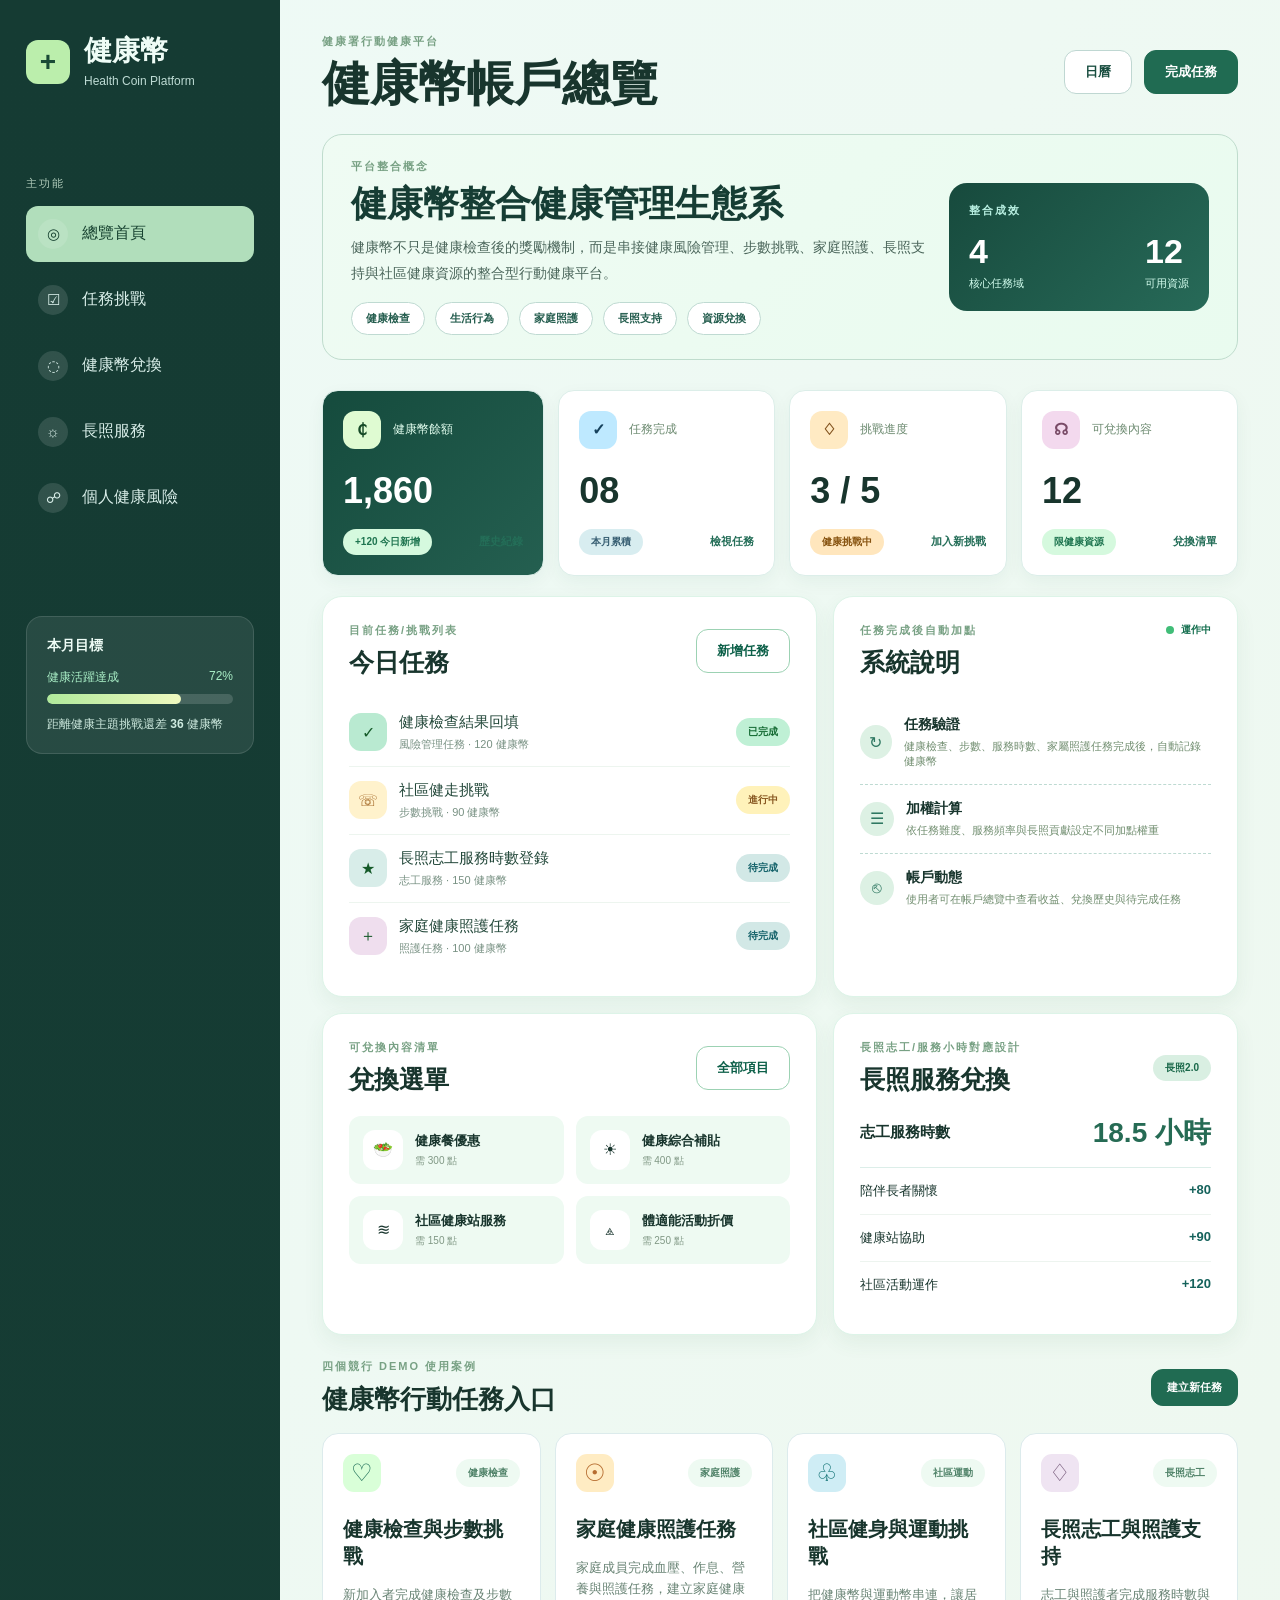
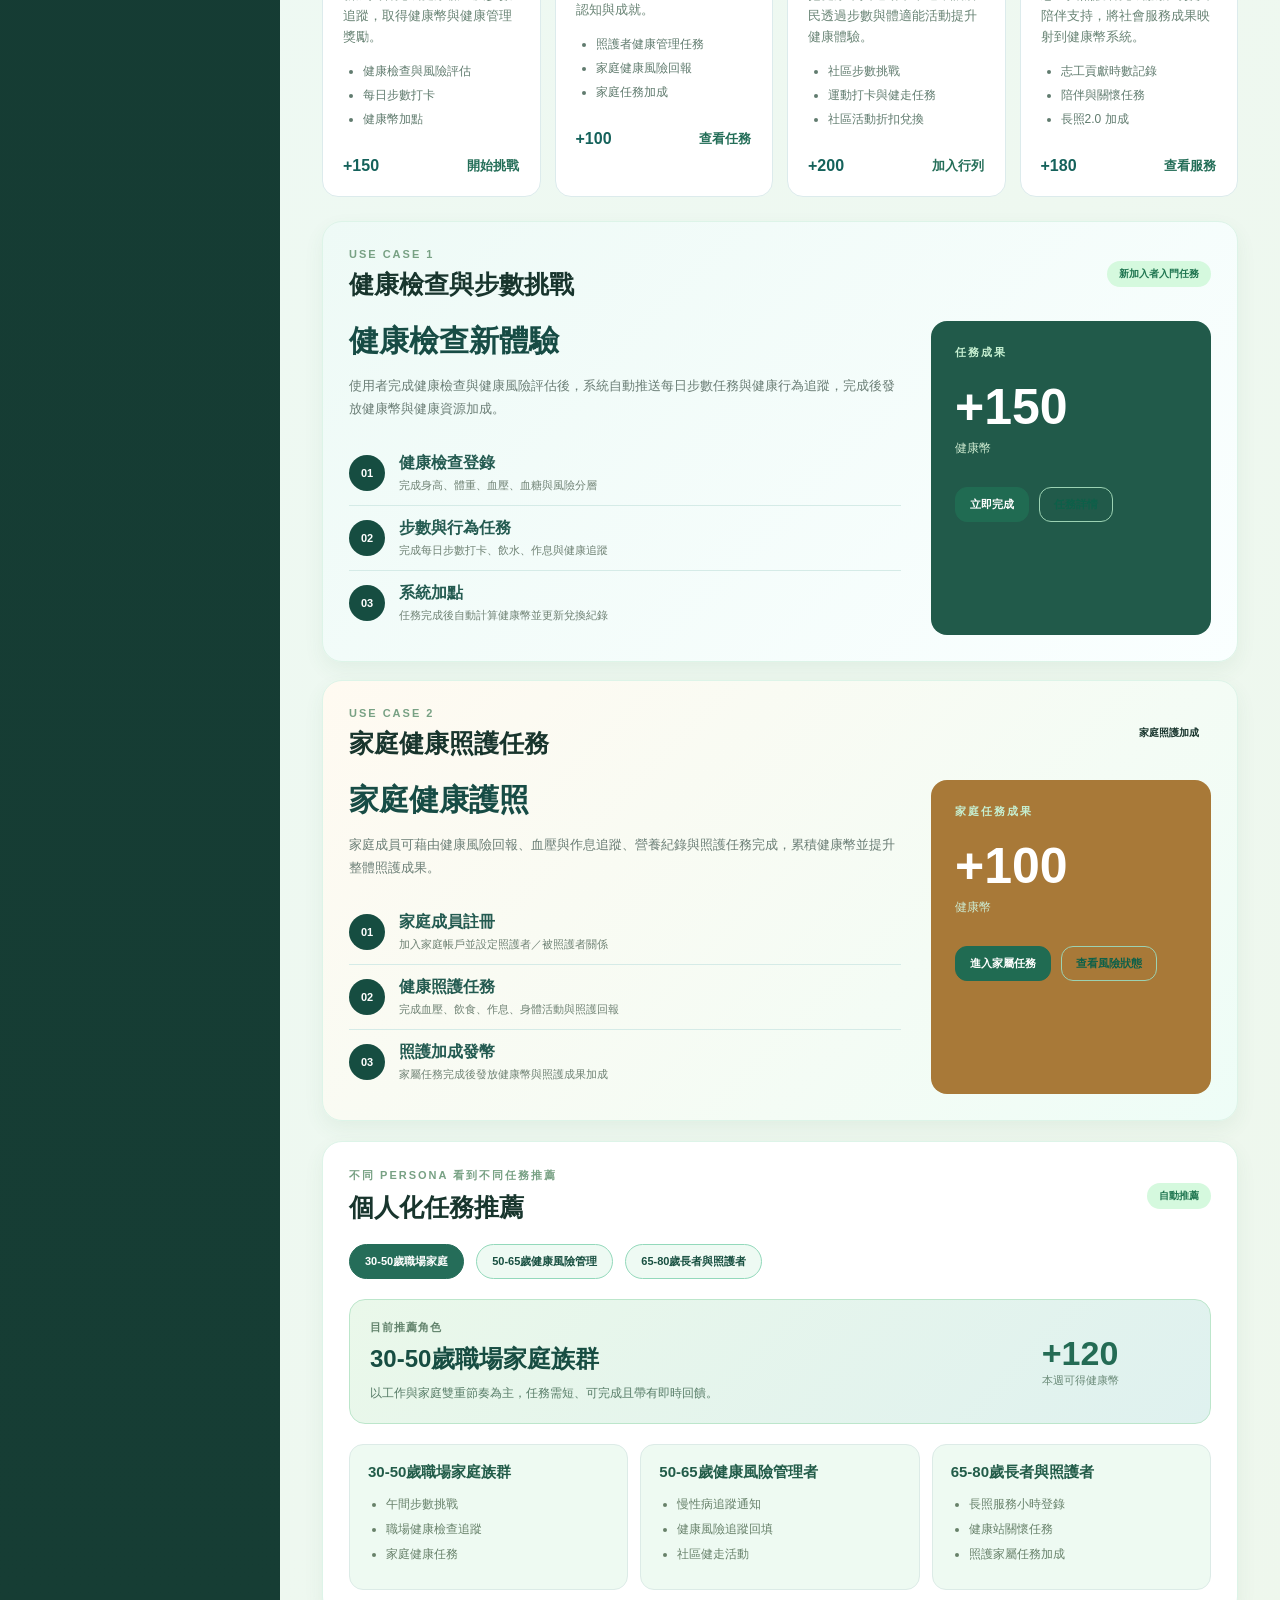
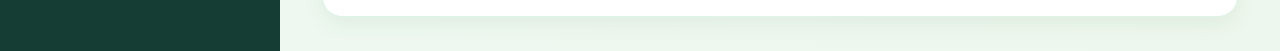
==== index.html @ 17e37102 "chore: bootstrap healthcoin prototype" ====
<!DOCTYPE html>
<html lang="zh-Hant">
<head>
  <meta charset="UTF-8" />
  <meta name="viewport" content="width=device-width, initial-scale=1.0" />
  <title>健康幣 - 健康促進平台</title>
  <link rel="stylesheet" href="styles.css" />
</head>
<body>
  <div class="app-shell">
    <aside class="sidebar">
      <div class="brand">
        <div class="brand-icon">+</div>
        <div>
          <div class="brand-title">健康幣</div>
          <div class="brand-subtitle">Health Coin Platform</div>
        </div>
      </div>

      <nav class="navigation">
        <div class="nav-label">主功能</div>
        <a href="#" class="nav-link active">
          <span class="nav-icon">◎</span>
          <span>總覽首頁</span>
        </a>
        <a href="#" class="nav-link">
          <span class="nav-icon">☑</span>
          <span>任務挑戰</span>
        </a>
        <a href="#" class="nav-link">
          <span class="nav-icon">◌</span>
          <span>健康幣兌換</span>
        </a>
        <a href="#" class="nav-link">
          <span class="nav-icon">☼</span>
          <span>長照服務</span>
        </a>
        <a href="#" class="nav-link">
          <span class="nav-icon">☍</span>
          <span>個人健康風險</span>
        </a>
      </nav>

      <div class="mini-panel">
        <div class="mini-title">本月目標</div>
        <div class="progress-wrap">
          <div class="progress-head">
            <span>健康活躍達成</span>
            <span>72%</span>
          </div>
          <div class="progress-bar">
            <div class="progress-fill" style="width:72%"></div>
          </div>
        </div>
        <div class="mini-description">
          距離健康主題挑戰還差 <b>36</b> 健康幣
        </div>
      </div>
    </aside>

    <main class="main-content">
      <header class="topbar">
        <div>
          <div class="page-kicker">健康署行動健康平台</div>
          <h1>健康幣帳戶總覽</h1>
        </div>
        <div class="topbar-actions">
          <button class="btn btn-light">日曆</button>
          <button class="btn btn-primary">完成任務</button>
        </div>
      </header>

      <section class="platform-intro">
        <div class="intro-copy">
          <div class="section-kicker">平台整合概念</div>
          <h2>健康幣整合健康管理生態系</h2>
          <p class="intro-summary">
            健康幣不只是健康檢查後的獎勵機制，而是串接健康風險管理、步數挑戰、家庭照護、長照支持與社區健康資源的整合型行動健康平台。
          </p>
          <div class="intro-chip-row">
            <span class="chip">健康檢查</span>
            <span class="chip">生活行為</span>
            <span class="chip">家庭照護</span>
            <span class="chip">長照支持</span>
            <span class="chip">資源兌換</span>
          </div>
        </div>
        <div class="intro-analytics">
          <div class="intro-analytics-title">整合成效</div>
          <div class="analytics-grid">
            <div>
              <span class="analytics-number">4</span>
              <span class="analytics-label">核心任務域</span>
            </div>
            <div>
              <span class="analytics-number">12</span>
              <span class="analytics-label">可用資源</span>
            </div>
          </div>
        </div>
      </section>

      <section class="system-summary">
        <article class="summary-card highlight">
          <div class="card-header">
            <span class="icon-badge icon-green">₵</span>
            <span class="small-label">健康幣餘額</span>
          </div>
          <div class="value">1,860</div>
          <div class="meta-row">
            <span class="tag success">+120 今日新增</span>
            <span class="link-text">歷史紀錄</span>
          </div>
        </article>

        <article class="summary-card">
          <div class="card-header">
            <span class="icon-badge icon-blue">✓</span>
            <span class="small-label">任務完成</span>
          </div>
          <div class="value">08</div>
          <div class="meta-row">
            <span class="tag neutral">本月累積</span>
            <span class="link-text">檢視任務</span>
          </div>
        </article>

        <article class="summary-card">
          <div class="card-header">
            <span class="icon-badge icon-orange">♢</span>
            <span class="small-label">挑戰進度</span>
          </div>
          <div class="value">3 / 5</div>
          <div class="meta-row">
            <span class="tag warning">健康挑戰中</span>
            <span class="link-text">加入新挑戰</span>
          </div>
        </article>

        <article class="summary-card">
          <div class="card-header">
            <span class="icon-badge icon-magenta">☊</span>
            <span class="small-label">可兌換內容</span>
          </div>
          <div class="value">12</div>
          <div class="meta-row">
            <span class="tag success">限健康資源</span>
            <span class="link-text">兌換清單</span>
          </div>
        </article>
      </section>

      <section class="grid-two">
        <article class="panel tasks-panel">
          <div class="panel-header">
            <div>
              <div class="section-kicker">目前任務/挑戰列表</div>
              <h2>今日任務</h2>
            </div>
            <button class="btn btn-outline">新增任務</button>
          </div>
          <div class="task-list">
            <div class="task-row status-close">
              <div class="row-left">
                <span class="task-icon check">✓</span>
                <div>
                  <div class="task-title">健康檢查結果回填</div>
                  <div class="task-meta">風險管理任務 · 120 健康幣</div>
                </div>
              </div>
              <span class="task-status done">已完成</span>
            </div>

            <div class="task-row status-progress">
              <div class="row-left">
                <span class="task-icon progress">☏</span>
                <div>
                  <div class="task-title">社區健走挑戰</div>
                  <div class="task-meta">步數挑戰 · 90 健康幣</div>
                </div>
              </div>
              <span class="task-status progress-status">進行中</span>
            </div>

            <div class="task-row">
              <div class="row-left">
                <span class="task-icon medal">★</span>
                <div>
                  <div class="task-title">長照志工服務時數登錄</div>
                  <div class="task-meta">志工服務 · 150 健康幣</div>
                </div>
              </div>
              <span class="task-status pending">待完成</span>
            </div>

            <div class="task-row">
              <div class="row-left">
                <span class="task-icon health">＋</span>
                <div>
                  <div class="task-title">家庭健康照護任務</div>
                  <div class="task-meta">照護任務 · 100 健康幣</div>
                </div>
              </div>
              <span class="task-status pending">待完成</span>
            </div>
          </div>
        </article>

        <article class="panel system-panel">
          <div class="panel-header compact">
            <div>
              <div class="section-kicker">任務完成後自動加點</div>
              <h2>系統說明</h2>
            </div>
            <span class="live-indicator">運作中</span>
          </div>
          <div class="info-list">
            <div class="info-row">
              <span class="info-icon">↻</span>
              <div>
                <div class="info-title">任務驗證</div>
                <div class="info-copy">健康檢查、步數、服務時數、家屬照護任務完成後，自動記錄健康幣</div>
              </div>
            </div>
            <div class="info-row">
              <span class="info-icon">☰</span>
              <div>
                <div class="info-title">加權計算</div>
                <div class="info-copy">依任務難度、服務頻率與長照貢獻設定不同加點權重</div>
              </div>
            </div>
            <div class="info-row">
              <span class="info-icon">⎋</span>
              <div>
                <div class="info-title">帳戶動態</div>
                <div class="info-copy">使用者可在帳戶總覽中查看收益、兌換歷史與待完成任務</div>
              </div>
            </div>
          </div>
        </article>
      </section>

      <section class="grid-two lower-row">
        <article class="panel">
          <div class="panel-header">
            <div>
              <div class="section-kicker">可兌換內容清單</div>
              <h2>兌換選單</h2>
            </div>
            <button class="btn btn-outline">全部項目</button>
          </div>
          <div class="redeem-grid">
            <div class="redeem-item">
              <span class="redeem-icon">🥗</span>
              <div>
                <div class="redeem-title">健康餐優惠</div>
                <div class="redeem-extra">需 300 點</div>
              </div>
            </div>
            <div class="redeem-item">
              <span class="redeem-icon">☀</span>
              <div>
                <div class="redeem-title">健康綜合補貼</div>
                <div class="redeem-extra">需 400 點</div>
              </div>
            </div>
            <div class="redeem-item">
              <span class="redeem-icon">≋</span>
              <div>
                <div class="redeem-title">社區健康站服務</div>
                <div class="redeem-extra">需 150 點</div>
              </div>
            </div>
            <div class="redeem-item">
              <span class="redeem-icon">⟁</span>
              <div>
                <div class="redeem-title">體適能活動折價</div>
                <div class="redeem-extra">需 250 點</div>
              </div>
            </div>
          </div>
        </article>

        <article class="panel">
          <div class="panel-header">
            <div>
              <div class="section-kicker">長照志工/服務小時對應設計</div>
              <h2>長照服務兌換</h2>
            </div>
            <span class="badge soft">長照2.0</span>
          </div>
          <div class="longcare">
            <div class="longcare-header">
              <span class="service-label">志工服務時數</span>
              <span class="service-hours">18.5 小時</span>
            </div>
            <div class="longcare-list">
              <div class="longcare-row">
                <span>陪伴長者關懷</span>
                <span class="coins">+80</span>
              </div>
              <div class="longcare-row">
                <span>健康站協助</span>
                <span class="coins">+90</span>
              </div>
              <div class="longcare-row">
                <span>社區活動運作</span>
                <span class="coins">+120</span>
              </div>
            </div>
          </div>
        </article>
      </section>

      <section class="case-section">
        <div class="section-title-row">
          <div>
            <div class="section-kicker">四個競行 demo 使用案例</div>
            <h2>健康幣行動任務入口</h2>
          </div>
          <button class="btn btn-primary small">建立新任務</button>
        </div>

        <section class="case-grid">
          <article class="case-card">
            <div class="case-top">
              <span class="case-icon color-green">♡</span>
              <span class="case-badge">健康檢查</span>
            </div>
            <h3>健康檢查與步數挑戰</h3>
            <p>新加入者完成健康檢查及步數追蹤，取得健康幣與健康管理獎勵。</p>
            <ul class="case-list">
              <li>健康檢查與風險評估</li>
              <li>每日步數打卡</li>
              <li>健康幣加點</li>
            </ul>
            <div class="case-footer">
              <span class="coins">+150</span>
              <button class="btn btn-link">開始挑戰</button>
            </div>
          </article>

          <article class="case-card">
            <div class="case-top">
              <span class="case-icon color-orange">☉</span>
              <span class="case-badge">家庭照護</span>
            </div>
            <h3>家庭健康照護任務</h3>
            <p>家庭成員完成血壓、作息、營養與照護任務，建立家庭健康認知與成就。</p>
            <ul class="case-list">
              <li>照護者健康管理任務</li>
              <li>家庭健康風險回報</li>
              <li>家庭任務加成</li>
            </ul>
            <div class="case-footer">
              <span class="coins">+100</span>
              <button class="btn btn-link">查看任務</button>
            </div>
          </article>

          <article class="case-card">
            <div class="case-top">
              <span class="case-icon color-blue">♧</span>
              <span class="case-badge">社區運動</span>
            </div>
            <h3>社區健身與運動挑戰</h3>
            <p>把健康幣與運動幣串連，讓居民透過步數與體適能活動提升健康體驗。</p>
            <ul class="case-list">
              <li>社區步數挑戰</li>
              <li>運動打卡與健走任務</li>
              <li>社區活動折扣兌換</li>
            </ul>
            <div class="case-footer">
              <span class="coins">+200</span>
              <button class="btn btn-link">加入行列</button>
            </div>
          </article>

          <article class="case-card">
            <div class="case-top">
              <span class="case-icon color-purple">♢</span>
              <span class="case-badge">長照志工</span>
            </div>
            <h3>長照志工與照護支持</h3>
            <p>志工與照護者完成服務時數與陪伴支持，將社會服務成果映射到健康幣系統。</p>
            <ul class="case-list">
              <li>志工貢獻時數記錄</li>
              <li>陪伴與關懷任務</li>
              <li>長照2.0 加成</li>
            </ul>
            <div class="case-footer">
              <span class="coins">+180</span>
              <button class="btn btn-link">查看服務</button>
            </div>
          </article>
        </section>
      </section>

      <section class="case-detail-section">
        <div class="panel case-detail-panel">
          <div class="panel-header">
            <div>
              <div class="section-kicker">Use Case 1</div>
              <h2>健康檢查與步數挑戰</h2>
            </div>
            <span class="badge success">新加入者入門任務</span>
          </div>
          <div class="case-detail-layout">
            <div class="detail-content">
              <div class="detail-title">健康檢查新體驗</div>
              <p class="detail-summary">使用者完成健康檢查與健康風險評估後，系統自動推送每日步數任務與健康行為追蹤，完成後發放健康幣與健康資源加成。</p>
              <div class="detail-flow">
                <div class="flow-step">
                  <span class="flow-number">01</span>
                  <div>
                    <div class="flow-title">健康檢查登錄</div>
                    <div class="flow-copy">完成身高、體重、血壓、血糖與風險分層</div>
                  </div>
                </div>
                <div class="flow-step">
                  <span class="flow-number">02</span>
                  <div>
                    <div class="flow-title">步數與行為任務</div>
                    <div class="flow-copy">完成每日步數打卡、飲水、作息與健康追蹤</div>
                  </div>
                </div>
                <div class="flow-step">
                  <span class="flow-number">03</span>
                  <div>
                    <div class="flow-title">系統加點</div>
                    <div class="flow-copy">任務完成後自動計算健康幣並更新兌換紀錄</div>
                  </div>
                </div>
              </div>
            </div>
            <aside class="detail-aside">
              <div class="aside-kicker">任務成果</div>
              <div class="aside-balance">+150</div>
              <div class="aside-label">健康幣</div>
              <div class="mini-button-row">
                <button class="btn btn-primary small">立即完成</button>
                <button class="btn btn-outline small">任務詳情</button>
              </div>
            </aside>
          </div>
        </div>
      </section>

      <section class="case-detail-section case-detail-section-alt">
        <div class="panel case-detail-panel case-detail-panel-alt">
          <div class="panel-header">
            <div>
              <div class="section-kicker">Use Case 2</div>
              <h2>家庭健康照護任務</h2>
            </div>
            <span class="badge warning">家庭照護加成</span>
          </div>
          <div class="case-detail-layout">
            <div class="detail-content">
              <div class="detail-title">家庭健康護照</div>
              <p class="detail-summary">家庭成員可藉由健康風險回報、血壓與作息追蹤、營養紀錄與照護任務完成，累積健康幣並提升整體照護成果。</p>
              <div class="detail-flow">
                <div class="flow-step">
                  <span class="flow-number">01</span>
                  <div>
                    <div class="flow-title">家庭成員註冊</div>
                    <div class="flow-copy">加入家庭帳戶並設定照護者／被照護者關係</div>
                  </div>
                </div>
                <div class="flow-step">
                  <span class="flow-number">02</span>
                  <div>
                    <div class="flow-title">健康照護任務</div>
                    <div class="flow-copy">完成血壓、飲食、作息、身體活動與照護回報</div>
                  </div>
                </div>
                <div class="flow-step">
                  <span class="flow-number">03</span>
                  <div>
                    <div class="flow-title">照護加成發幣</div>
                    <div class="flow-copy">家屬任務完成後發放健康幣與照護成果加成</div>
                  </div>
                </div>
              </div>
            </div>
            <aside class="detail-aside detail-aside-alt">
              <div class="aside-kicker">家庭任務成果</div>
              <div class="aside-balance">+100</div>
              <div class="aside-label">健康幣</div>
              <div class="mini-button-row">
                <button class="btn btn-primary small">進入家屬任務</button>
                <button class="btn btn-outline small">查看風險狀態</button>
              </div>
            </aside>
          </div>
        </div>
      </section>

      <section class="persona-section">
        <div class="panel persona-panel">
          <div class="panel-header">
            <div>
              <div class="section-kicker">不同 persona 看到不同任務推薦</div>
              <h2>個人化任務推薦</h2>
            </div>
            <span class="badge success">自動推薦</span>
          </div>

          <div class="persona-selector">
            <button class="persona-button active" data-persona="work">30-50歲職場家庭</button>
            <button class="persona-button" data-persona="risk">50-65歲健康風險管理</button>
            <button class="persona-button" data-persona="elder">65-80歲長者與照護者</button>
          </div>

          <div class="persona-feature">
            <div class="feature-copy">
              <div class="feature-label">目前推薦角色</div>
              <div class="feature-title" id="personaTitle">30-50歲職場家庭族群</div>
              <div class="feature-summary" id="personaSummary">以工作與家庭雙重節奏為主，任務需短、可完成且帶有即時回饋。</div>
            </div>
            <div class="feature-score">
              <div class="feature-score-number" id="personaCoin">+120</div>
              <div class="feature-score-label">本週可得健康幣</div>
            </div>
          </div>

          <div class="persona-grid">
            <div class="persona-card">
              <div class="persona-title">30-50歲職場家庭族群</div>
              <ul id="personaListWork">
                <li>午間步數挑戰</li>
                <li>職場健康檢查追蹤</li>
                <li>家庭健康任務</li>
              </ul>
            </div>
            <div class="persona-card">
              <div class="persona-title">50-65歲健康風險管理者</div>
              <ul id="personaListRisk">
                <li>慢性病追蹤通知</li>
                <li>健康風險追蹤回填</li>
                <li>社區健走活動</li>
              </ul>
            </div>
            <div class="persona-card">
              <div class="persona-title">65-80歲長者與照護者</div>
              <ul id="personaListElder">
                <li>長照服務小時登錄</li>
                <li>健康站關懷任務</li>
                <li>照護家屬任務加成</li>
              </ul>
            </div>
          </div>
        </div>
      </section>
    </main>
  </div>

  <script src="app.js"></script>
</body>
</html>
---- styles.css ----
* {
  box-sizing: border-box;
  margin: 0;
  padding: 0;
}

body {
  font-family: "Segoe UI", "Microsoft JhengHei", Arial, sans-serif;
  background: linear-gradient(120deg, #eefaf6 0%, #eef7ed 100%);
  color: #18352d;
}

.app-shell {
  min-height: 100vh;
  display: flex;
}

.platform-intro {
  margin-top: 24px;
  padding: 24px 28px;
  border-radius: 20px;
  background: linear-gradient(135deg, #effbf3 0%, #e9fbef 100%);
  border: 1px solid #bfdccd;
  display: flex;
  align-items: center;
  justify-content: space-between;
  gap: 24px;
}

.platform-intro .intro-copy h2 {
  margin-top: 10px;
  font-size: clamp(24px, 3vw, 36px);
  line-height: 1.1;
  color: #163d34;
}

.platform-intro .intro-summary {
  margin-top: 12px;
  max-width: 720px;
  color: #4b665b;
  font-size: 14px;
  line-height: 1.8;
}

.intro-chip-row {
  margin-top: 16px;
  display: flex;
  flex-wrap: wrap;
  gap: 10px;
}

.chip {
  display: inline-flex;
  align-items: center;
  padding: 8px 14px;
  border-radius: 999px;
  background: white;
  border: 1px solid #bfdad2;
  color: #245d4e;
  font-size: 11px;
  font-weight: 800;
}

.intro-analytics {
  min-width: 260px;
  background: linear-gradient(135deg, #174a3d, #276a58);
  border-radius: 18px;
  padding: 20px;
  color: white;
}

.intro-analytics-title {
  font-size: 11px;
  font-weight: 800;
  letter-spacing: 2px;
  text-transform: uppercase;
  color: #b8efe1;
}

.analytics-grid {
  margin-top: 16px;
  display: flex;
  justify-content: space-between;
  gap: 20px;
}

.analytics-number {
  display: block;
  font-size: 34px;
  font-weight: 900;
  line-height: 1;
}

.analytics-label {
  display: block;
  margin-top: 8px;
  font-size: 11px;
  color: #d5fff0;
}

.sidebar {
  width: 280px;
  background: linear-gradient(180deg, #153b33 0%, #163d34 100%);
  color: #eefcf6;
  padding: 36px 26px;
}

.brand {
  display: flex;
  align-items: center;
  gap: 14px;
}

.brand-icon {
  width: 44px;
  height: 44px;
  border-radius: 12px;
  background: #bbeeac;
  color: #194a36;
  display: flex;
  align-items: center;
  justify-content: center;
  font-size: 28px;
  font-weight: 900;
}

.brand-title {
  font-size: 28px;
  font-weight: 800;
  line-height: 1.1;
}

.brand-subtitle {
  font-size: 12px;
  color: #bedbd4;
  margin-top: 7px;
}

.navigation {
  margin-top: 88px;
}

.nav-label {
  font-size: 11px;
  letter-spacing: 2px;
  color: #afcab9;
  text-transform: uppercase;
  margin-bottom: 15px;
}

.nav-link {
  display: flex;
  align-items: center;
  gap: 14px;
  text-decoration: none;
  color: #d9eee9;
  padding: 13px 12px;
  border-radius: 12px;
  margin-bottom: 10px;
  transition: all 180ms ease;
}

.nav-link.active,
.nav-link:hover {
  background: #b1debb;
  color: #184331;
}

.nav-icon {
  width: 30px;
  height: 30px;
  border-radius: 50%;
  display: inline-flex;
  align-items: center;
  justify-content: center;
  font-size: 15px;
  background: rgba(255,255,255,.12);
}

.mini-panel {
  margin-top: 90px;
  padding: 20px;
  background: rgba(255,255,255,.08);
  border-radius: 16px;
  border: 1px solid rgba(255,255,255,.12);
}

.mini-title {
  font-weight: 800;
  font-size: 14px;
}

.progress-wrap {
  margin-top: 14px;
}

.progress-head {
  display: flex;
  justify-content: space-between;
  font-size: 12px;
  color: #a9eec6;
}

.progress-bar {
  margin-top: 8px;
  background: rgba(255,255,255,.15);
  border-radius: 12px;
  height: 10px;
  overflow: hidden;
}

.progress-fill {
  height: 100%;
  background: linear-gradient(90deg, #b0e99b, #eff9bf);
  border-radius: 12px;
}

.mini-description {
  margin-top: 12px;
  color: #cfebe0;
  font-size: 12px;
}

.main-content {
  flex: 1;
  padding: 34px 42px;
}

.topbar {
  display: flex;
  align-items: center;
  justify-content: space-between;
}

.page-kicker,
.section-kicker {
  color: #78a184;
  font-size: 11px;
  font-weight: 700;
  letter-spacing: 2px;
  text-transform: uppercase;
}

.topbar h1 {
  margin-top: 10px;
  font-size: clamp(34px, 4vw, 48px);
  line-height: 1.06;
}

.topbar-actions {
  display: flex;
  gap: 12px;
}

.btn {
  cursor: pointer;
  padding: 12px 20px;
  border-radius: 12px;
  border: 1px solid transparent;
  font-size: 13px;
  font-weight: 700;
}

.btn-light {
  background: white;
  color: #184d3f;
  border-color: #bfd7d2;
}

.btn-primary {
  background: #206b52;
  color: white;
  border-color: #206b52;
}

.btn-primary.small {
  font-size: 11px;
  padding: 10px 15px;
}

.btn-outline {
  background: transparent;
  border-color: #9cd2b3;
  color: #0d6049;
}

.btn-link {
  background: transparent;
  color: #246e58;
  padding: 0;
}

.system-summary {
  display: grid;
  grid-template-columns: repeat(4, minmax(180px, auto));
  gap: 14px;
  margin-top: 30px;
}

.summary-card {
  background: white;
  border-radius: 16px;
  padding: 20px;
  border: 1px solid #dceee9;
  min-height: 150px;
  box-shadow: 0 6px 18px rgba(24, 87, 59, 0.05);
}

.summary-card.highlight {
  background: linear-gradient(135deg, #154b3d, #245f50);
  color: white;
}

.card-header {
  display: flex;
  align-items: center;
  gap: 12px;
}

.card-header .small-label {
  font-size: 12px;
  color: #6c8a70;
}

.summary-card.highlight .small-label {
  color: #e3fff0;
}

.icon-badge {
  width: 38px;
  height: 38px;
  border-radius: 12px;
  display: inline-flex;
  align-items: center;
  justify-content: center;
  font-weight: 900;
}

.icon-green {
  background: #dffbd2;
  color: #154926;
}

.icon-blue {
  background: #bee9ff;
  color: #16415c;
}

.icon-orange {
  background: #ffeac3;
  color: #81511d;
}

.icon-magenta {
  background: #f3d9ee;
  color: #794b67;
}

.summary-card .value {
  margin-top: 24px;
  font-size: 36px;
  font-weight: 900;
  line-height: 1;
}

.summary-card.highlight .value {
  color: white;
}

.meta-row {
  margin-top: 20px;
  display: flex;
  align-items: center;
  justify-content: space-between;
  gap: 10px;
}

.tag,
.badge {
  display: inline-flex;
  align-items: center;
  padding: 6px 12px;
  border-radius: 999px;
  font-weight: 700;
  font-size: 10px;
}

.tag.success,
.badge.success {
  background: #d5f9de;
  color: #1f7550;
}

.tag.neutral {
  background: #d8edf0;
  color: #365d71;
}

.tag.warning {
  background: #ffe6bd;
  color: #875310;
}

.link-text {
  color: #246e58;
  font-size: 11px;
  font-weight: 700;
}

.grid-two {
  display: grid;
  grid-template-columns: 1.1fr 0.9fr;
  gap: 16px;
  margin-top: 20px;
}

.panel {
  background: white;
  border-radius: 20px;
  padding: 26px;
  border: 1px solid #ddf4e8;
  box-shadow: 0 8px 20px rgba(62, 112, 72, 0.07);
}

.panel-header {
  display: flex;
  align-items: center;
  justify-content: space-between;
}

.panel-header.compact {
  align-items: start;
}

.panel h2 {
  margin-top: 8px;
  font-size: 25px;
}

.task-list {
  margin-top: 20px;
}

.task-row {
  display: flex;
  justify-content: space-between;
  align-items: center;
  padding: 14px 0;
  border-bottom: 1px solid #edf5ef;
}

.task-row:last-child {
  border-bottom: none;
}

.row-left {
  display: flex;
  align-items: center;
  gap: 12px;
}

.task-icon {
  width: 38px;
  height: 38px;
  display: inline-flex;
  align-items: center;
  justify-content: center;
  border-radius: 12px;
  background: #ecf9f0;
  color: #155a29;
}

.task-icon.check {
  background: #b9ead1;
}

.task-icon.progress {
  background: #fff2cc;
  color: #9e601d;
}

.task-icon.medal {
  background: #d8ede9;
}

.task-icon.health {
  background: #efdeee;
}

.task-title {
  font-size: 15px;
  color: #23483a;
}

.task-meta {
  margin-top: 5px;
  font-size: 11px;
  color: #789183;
}

.task-status {
  padding: 7px 12px;
  border-radius: 999px;
  font-size: 10px;
  font-weight: 900;
}

.task-status.done {
  background: #bff0d5;
  color: #156b34;
}

.task-status.progress-status {
  background: #fff2ba;
  color: #885821;
}

.task-status.pending {
  background: #d2e8e6;
  color: #14626a;
}

.info-list {
  margin-top: 22px;
}

.info-row {
  display: flex;
  gap: 12px;
  align-items: center;
  padding: 15px 0;
  border-bottom: 1px dashed #bedad2;
}

.info-row:last-child {
  border-bottom: none;
}

.info-icon {
  width: 34px;
  height: 34px;
  border-radius: 50%;
  display: inline-flex;
  align-items: center;
  justify-content: center;
  background: #ddf1e4;
  color: #2f7862;
}

.info-title {
  font-weight: 800;
  font-size: 14px;
}

.info-copy {
  font-size: 11px;
  margin-top: 5px;
  color: #718e70;
}

.live-indicator {
  display: inline-flex;
  align-items: center;
  gap: 7px;
  color: #126d4d;
  font-size: 10px;
  font-weight: 800;
}

.live-indicator::before {
  content: "";
  width: 8px;
  height: 8px;
  background: #40bd78;
  border-radius: 50%;
}

.lower-row {
  margin-top: 16px;
}

.redeem-grid {
  margin-top: 20px;
  display: grid;
  grid-template-columns: repeat(2, minmax(150px, auto));
  gap: 12px;
}

.redeem-item {
  background: #eefaf2;
  border-radius: 12px;
  padding: 14px;
  display: flex;
  align-items: center;
  gap: 12px;
}

.redeem-icon {
  width: 40px;
  height: 40px;
  display: inline-flex;
  align-items: center;
  justify-content: center;
  border-radius: 12px;
  background: white;
}

.redeem-title {
  font-size: 13px;
  font-weight: 900;
}

.redeem-extra {
  font-size: 10px;
  color: #809885;
  margin-top: 4px;
}

.badge.soft {
  background: #d9efe2;
  color: #1a684a;
}

.longcare {
  margin-top: 18px;
}

.longcare-header {
  display: flex;
  justify-content: space-between;
  align-items: center;
  padding-bottom: 15px;
}

.service-label {
  font-weight: 800;
  font-size: 15px;
}

.service-hours {
  font-size: 28px;
  font-weight: 900;
  color: #266b54;
}

.longcare-list {
  border-top: 1px solid #dceee9;
}

.longcare-row {
  padding: 14px 0;
  display: flex;
  justify-content: space-between;
  border-bottom: 1px solid #edf4ef;
  font-size: 13px;
}

.longcare-row:last-child {
  border-bottom: none;
}

.coins {
  color: #15625b;
  font-weight: 900;
}

.case-section {
  margin-top: 24px;
}

.case-detail-section {
  margin-top: 24px;
}

.case-detail-section-alt {
  margin-top: 18px;
}

.case-detail-panel {
  background: linear-gradient(135deg, #eefaf6 0%, #faffff 100%);
}

.case-detail-panel-alt {
  background: linear-gradient(135deg, #fffaf1 0%, #eefdf7 100%);
}

.case-detail-layout {
  margin-top: 20px;
  display: flex;
  gap: 30px;
  align-items: stretch;
}

.detail-content {
  flex: 1;
}

.detail-title {
  font-size: 30px;
  font-weight: 900;
  color: #174c45;
}

.detail-summary {
  margin-top: 12px;
  font-size: 13px;
  line-height: 1.8;
  color: #6b7e76;
}

.detail-flow {
  margin-top: 20px;
}

.flow-step {
  display: flex;
  gap: 14px;
  align-items: center;
  padding: 12px 0;
  border-top: 1px solid #d5ebe7;
}

.flow-step:first-child {
  border-top: none;
}

.flow-number {
  width: 36px;
  height: 36px;
  border-radius: 50%;
  display: inline-flex;
  align-items: center;
  justify-content: center;
  background: #164d41;
  color: white;
  font-weight: 900;
  font-size: 11px;
}

.flow-title {
  font-weight: 900;
  color: #245b51;
}

.flow-copy {
  margin-top: 4px;
  font-size: 11px;
  color: #6f8274;
}

.detail-aside {
  width: 280px;
  background: #215a4a;
  color: white;
  border-radius: 16px;
  padding: 24px;
}

.detail-aside-alt {
  background: #a87938;
}

.aside-kicker {
  font-size: 11px;
  font-weight: 900;
  letter-spacing: 2px;
  color: #c6efd1;
}

.aside-balance {
  margin-top: 22px;
  font-size: 50px;
  font-weight: 900;
  line-height: 1;
}

.aside-label {
  font-size: 12px;
  color: #cce9cf;
  margin-top: 8px;
}

.mini-button-row {
  margin-top: 30px;
  display: flex;
  gap: 10px;
}

.mini-button-row .btn {
  padding: 9px 14px;
  font-size: 11px;
}

.section-title-row {
  display: flex;
  align-items: center;
  justify-content: space-between;
}

.section-title-row h2 {
  margin-top: 8px;
  font-size: 26px;
}

.case-grid {
  margin-top: 16px;
  display: grid;
  grid-template-columns: repeat(4, minmax(215px, 1fr));
  gap: 14px;
}

.case-card {
  background: white;
  border-radius: 16px;
  border: 1px solid #dcebec;
  padding: 20px;
  min-height: 260px;
}

.case-top {
  display: flex;
  justify-content: space-between;
  align-items: center;
}

.case-icon {
  width: 38px;
  height: 38px;
  display: inline-flex;
  align-items: center;
  justify-content: center;
  border-radius: 11px;
  font-size: 24px;
}

.color-green { background: #d9ffd8; color: #176852; }
.color-orange { background: #ffecc3; color: #b66d30; }
.color-blue { background: #cfedf5; color: #0b6e70; }
.color-purple { background: #efe4f2; color: #745778; }

.case-badge {
  background: #eefaf2;
  color: #508369;
  border-radius: 999px;
  padding: 7px 12px;
  font-size: 10px;
  font-weight: 900;
}

.case-card h3 {
  margin-top: 24px;
  font-size: 20px;
}

.case-card p {
  margin-top: 14px;
  color: #698475;
  font-size: 13px;
  line-height: 1.62;
}

.case-list {
  margin: 16px 0 0 0;
  padding-left: 20px;
  color: #607b6e;
}

.case-list li {
  margin-bottom: 7px;
  font-size: 12px;
}

.case-footer {
  margin-top: 28px;
  display: flex;
  align-items: center;
  justify-content: space-between;
}

.persona-section {
  margin-top: 20px;
}

.persona-panel {
  background:#ffffff;
}

.persona-selector {
  margin-top: 20px;
  display: flex;
  gap: 12px;
  flex-wrap: wrap;
}

.persona-button {
  border: 1px solid #93d9bb;
  background: #eefaf3;
  border-radius: 100px;
  padding: 9px 15px;
  color: #174f40;
  font-weight: 800;
  font-size: 11px;
  cursor: pointer;
}

.persona-button.active {
  background: #256d59;
  color: white;
  border-color: #256d59;
}

.persona-feature {
  margin-top: 20px;
  background: linear-gradient(135deg, #eaf8ea, #dff1ef);
  border-radius: 16px;
  padding: 20px;
  display: flex;
  align-items: center;
  justify-content: space-between;
  border: 1px solid #bce6cb;
}

.feature-copy {
  flex: 1;
}

.feature-label {
  font-size: 11px;
  color: #62836c;
  letter-spacing: 1px;
  text-transform: uppercase;
  font-weight: 900;
}

.feature-title {
  font-size: 24px;
  font-weight: 900;
  color: #174d42;
  margin-top: 8px;
}

.feature-summary {
  margin-top: 8px;
  color: #587d68;
  font-size: 12px;
  line-height: 1.7;
}

.feature-score {
  width: 220px;
  text-align: center;
}

.feature-score-number {
  font-weight: 900;
  font-size: 34px;
  color: #246b54;
}

.feature-score-label {
  font-size: 11px;
  color: #6b8b79;
}

.persona-grid {
  margin-top: 20px;
  display: grid;
  grid-template-columns: repeat(3, minmax(220px, auto));
  gap: 12px;
}

.persona-card {
  border-radius: 14px;
  background: #eefaf2;
  border: 1px solid #dcebe7;
  padding: 18px;
}

.persona-title {
  font-weight: 900;
  font-size: 15px;
  color: #225c49;
}

.persona-card ul {
  margin: 14px 0 0 18px;
  color: #67816a;
}

.persona-card li {
  margin-bottom: 8px;
  font-size: 12px;
}

@media (max-width: 900px) {
  .app-shell {
    display: block;
  }

  .sidebar {
    width: 100%;
  }

  .system-summary,
  .grid-two,
  .case-grid,
  .persona-grid {
    grid-template-columns: 1fr;
  }

  .main-content {
    padding: 24px 14px;
  }
}
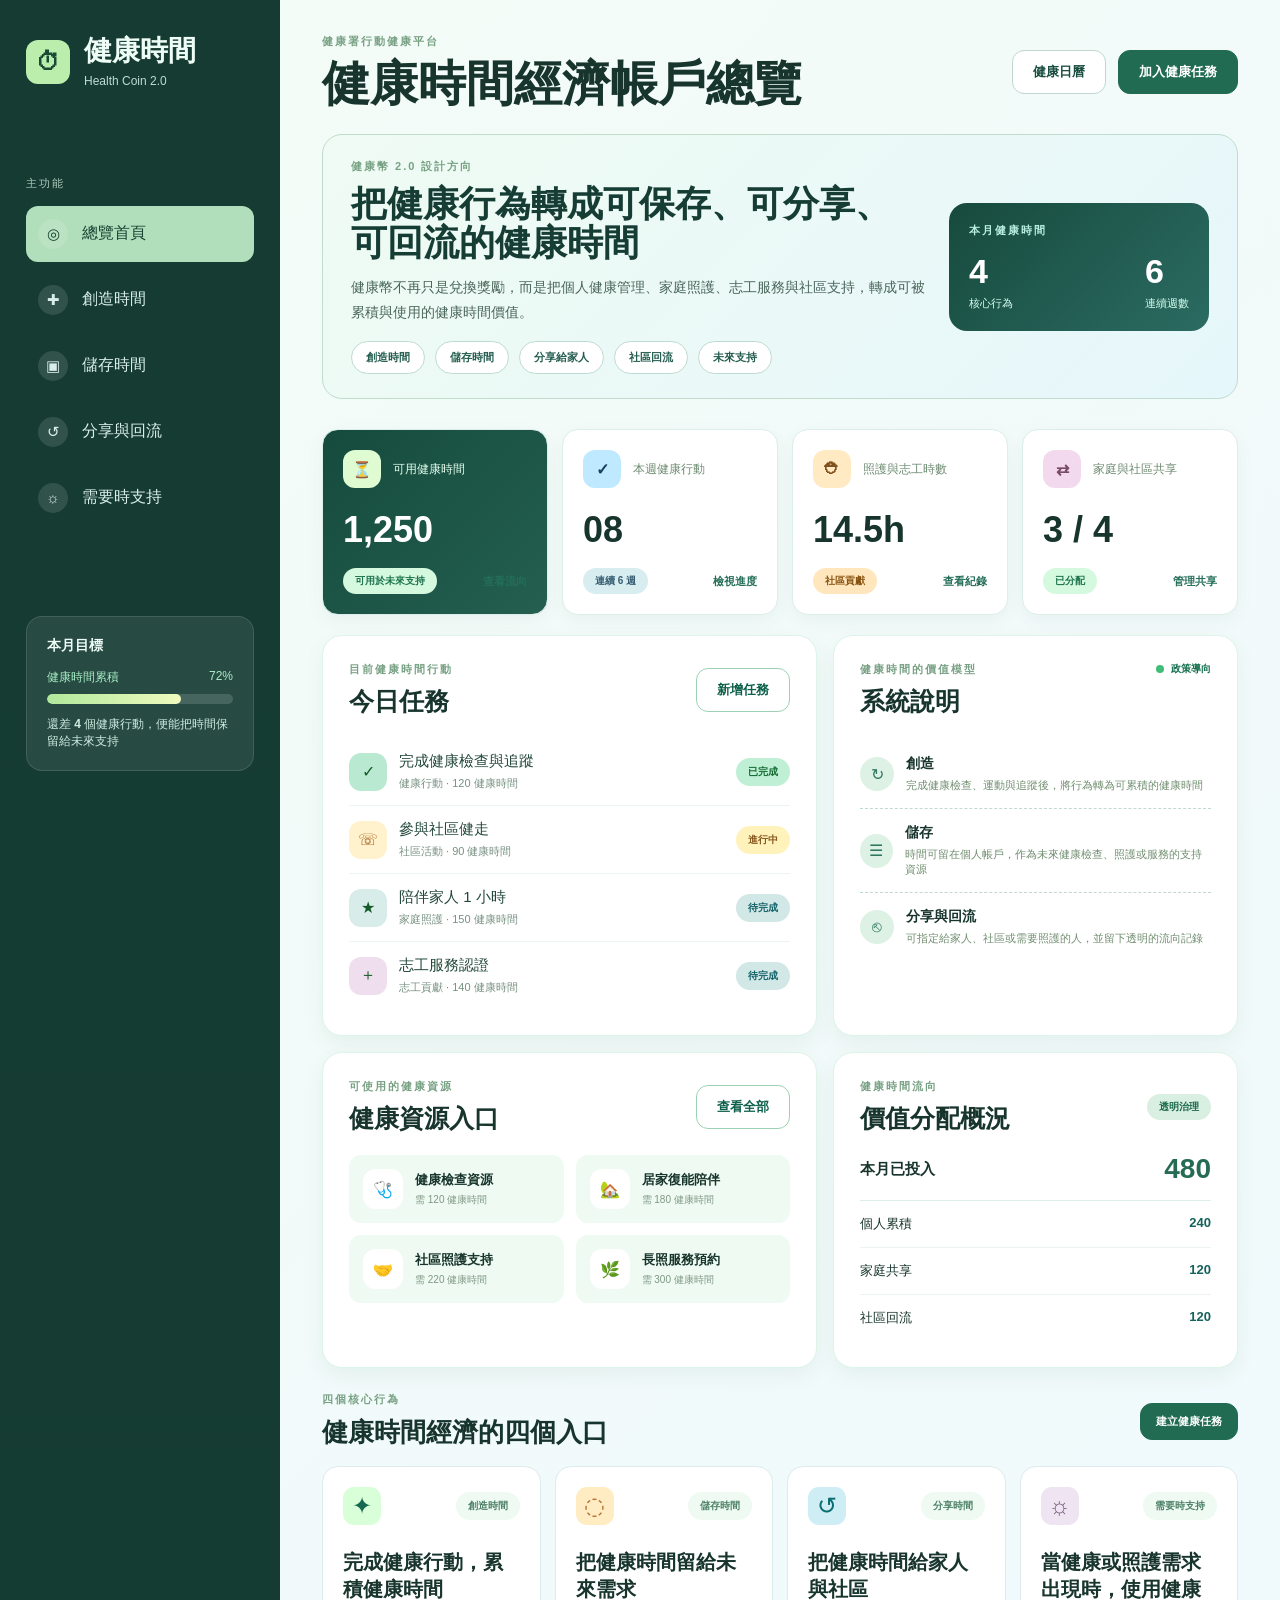
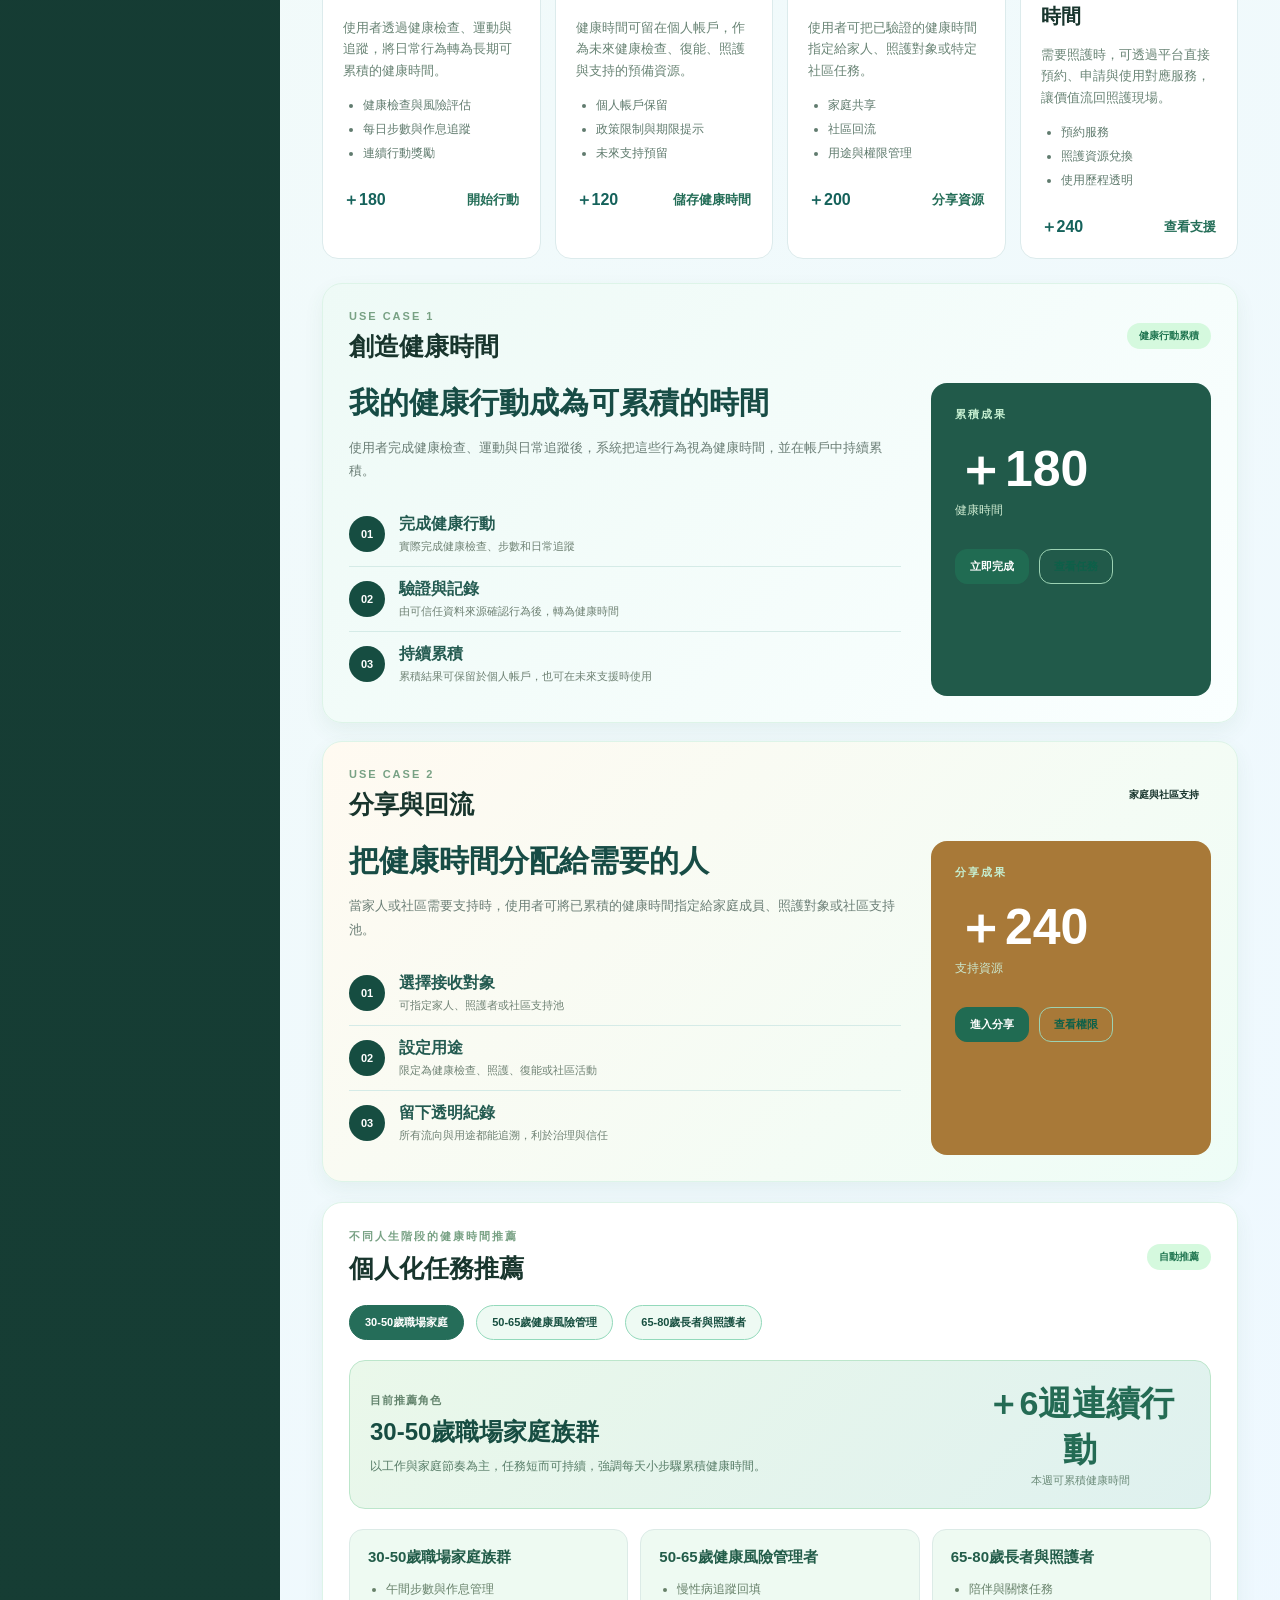
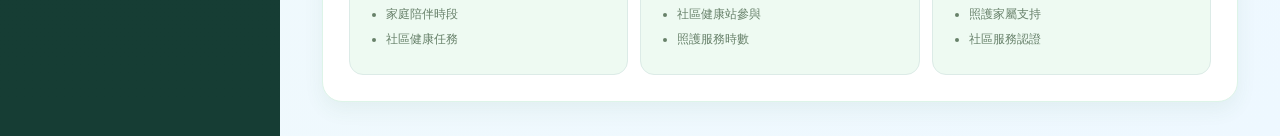
==== commit 621c0788: "update - stengthen the linkage to "time"" ====
--- a/index.html
+++ b/index.html
@@ -3,17 +3,17 @@
 <head>
   <meta charset="UTF-8" />
   <meta name="viewport" content="width=device-width, initial-scale=1.0" />
-  <title>健康幣 - 健康促進平台</title>
+  <title>健康時間經濟 - 健康幣 2.0</title>
   <link rel="stylesheet" href="styles.css" />
 </head>
 <body>
   <div class="app-shell">
     <aside class="sidebar">
       <div class="brand">
-        <div class="brand-icon">+</div>
+        <div class="brand-icon">⏱</div>
         <div>
-          <div class="brand-title">健康幣</div>
-          <div class="brand-subtitle">Health Coin Platform</div>
+          <div class="brand-title">健康時間</div>
+          <div class="brand-subtitle">Health Coin 2.0</div>
         </div>
       </div>
 
@@ -24,20 +24,20 @@
           <span>總覽首頁</span>
         </a>
         <a href="#" class="nav-link">
-          <span class="nav-icon">☑</span>
-          <span>任務挑戰</span>
+          <span class="nav-icon">✚</span>
+          <span>創造時間</span>
         </a>
         <a href="#" class="nav-link">
-          <span class="nav-icon">◌</span>
-          <span>健康幣兌換</span>
+          <span class="nav-icon">▣</span>
+          <span>儲存時間</span>
+        </a>
+        <a href="#" class="nav-link">
+          <span class="nav-icon">↺</span>
+          <span>分享與回流</span>
         </a>
         <a href="#" class="nav-link">
           <span class="nav-icon">☼</span>
-          <span>長照服務</span>
-        </a>
-        <a href="#" class="nav-link">
-          <span class="nav-icon">☍</span>
-          <span>個人健康風險</span>
+          <span>需要時支持</span>
         </a>
       </nav>
 
@@ -45,7 +45,7 @@
         <div class="mini-title">本月目標</div>
         <div class="progress-wrap">
           <div class="progress-head">
-            <span>健康活躍達成</span>
+            <span>健康時間累積</span>
             <span>72%</span>
           </div>
           <div class="progress-bar">
@@ -53,7 +53,7 @@
           </div>
         </div>
         <div class="mini-description">
-          距離健康主題挑戰還差 <b>36</b> 健康幣
+          還差 <b>4</b> 個健康行動，便能把時間保留給未來支持
         </div>
       </div>
     </aside>
@@ -62,39 +62,39 @@
       <header class="topbar">
         <div>
           <div class="page-kicker">健康署行動健康平台</div>
-          <h1>健康幣帳戶總覽</h1>
+          <h1>健康時間經濟帳戶總覽</h1>
         </div>
         <div class="topbar-actions">
-          <button class="btn btn-light">日曆</button>
-          <button class="btn btn-primary">完成任務</button>
+          <button class="btn btn-light">健康日曆</button>
+          <button class="btn btn-primary">加入健康任務</button>
         </div>
       </header>
 
       <section class="platform-intro">
         <div class="intro-copy">
-          <div class="section-kicker">平台整合概念</div>
-          <h2>健康幣整合健康管理生態系</h2>
+          <div class="section-kicker">健康幣 2.0 設計方向</div>
+          <h2>把健康行為轉成可保存、可分享、可回流的健康時間</h2>
           <p class="intro-summary">
-            健康幣不只是健康檢查後的獎勵機制，而是串接健康風險管理、步數挑戰、家庭照護、長照支持與社區健康資源的整合型行動健康平台。
+            健康幣不再只是兌換獎勵，而是把個人健康管理、家庭照護、志工服務與社區支持，轉成可被累積與使用的健康時間價值。
           </p>
           <div class="intro-chip-row">
-            <span class="chip">健康檢查</span>
-            <span class="chip">生活行為</span>
-            <span class="chip">家庭照護</span>
-            <span class="chip">長照支持</span>
-            <span class="chip">資源兌換</span>
+            <span class="chip">創造時間</span>
+            <span class="chip">儲存時間</span>
+            <span class="chip">分享給家人</span>
+            <span class="chip">社區回流</span>
+            <span class="chip">未來支持</span>
           </div>
         </div>
         <div class="intro-analytics">
-          <div class="intro-analytics-title">整合成效</div>
+          <div class="intro-analytics-title">本月健康時間</div>
           <div class="analytics-grid">
             <div>
               <span class="analytics-number">4</span>
-              <span class="analytics-label">核心任務域</span>
-            </div>
-            <div>
-              <span class="analytics-number">12</span>
-              <span class="analytics-label">可用資源</span>
+              <span class="analytics-label">核心行為</span>
+            </div>
+            <div>
+              <span class="analytics-number">6</span>
+              <span class="analytics-label">連續週數</span>
             </div>
           </div>
         </div>
@@ -103,49 +103,49 @@
       <section class="system-summary">
         <article class="summary-card highlight">
           <div class="card-header">
-            <span class="icon-badge icon-green">₵</span>
-            <span class="small-label">健康幣餘額</span>
-          </div>
-          <div class="value">1,860</div>
+            <span class="icon-badge icon-green">⏳</span>
+            <span class="small-label">可用健康時間</span>
+          </div>
+          <div class="value">1,250</div>
           <div class="meta-row">
-            <span class="tag success">+120 今日新增</span>
-            <span class="link-text">歷史紀錄</span>
+            <span class="tag success">可用於未來支持</span>
+            <span class="link-text">查看流向</span>
           </div>
         </article>
 
         <article class="summary-card">
           <div class="card-header">
             <span class="icon-badge icon-blue">✓</span>
-            <span class="small-label">任務完成</span>
+            <span class="small-label">本週健康行動</span>
           </div>
           <div class="value">08</div>
           <div class="meta-row">
-            <span class="tag neutral">本月累積</span>
-            <span class="link-text">檢視任務</span>
+            <span class="tag neutral">連續 6 週</span>
+            <span class="link-text">檢視進度</span>
           </div>
         </article>
 
         <article class="summary-card">
           <div class="card-header">
-            <span class="icon-badge icon-orange">♢</span>
-            <span class="small-label">挑戰進度</span>
-          </div>
-          <div class="value">3 / 5</div>
+            <span class="icon-badge icon-orange">⛑</span>
+            <span class="small-label">照護與志工時數</span>
+          </div>
+          <div class="value">14.5h</div>
           <div class="meta-row">
-            <span class="tag warning">健康挑戰中</span>
-            <span class="link-text">加入新挑戰</span>
+            <span class="tag warning">社區貢獻</span>
+            <span class="link-text">查看紀錄</span>
           </div>
         </article>
 
         <article class="summary-card">
           <div class="card-header">
-            <span class="icon-badge icon-magenta">☊</span>
-            <span class="small-label">可兌換內容</span>
-          </div>
-          <div class="value">12</div>
+            <span class="icon-badge icon-magenta">⇄</span>
+            <span class="small-label">家庭與社區共享</span>
+          </div>
+          <div class="value">3 / 4</div>
           <div class="meta-row">
-            <span class="tag success">限健康資源</span>
-            <span class="link-text">兌換清單</span>
+            <span class="tag success">已分配</span>
+            <span class="link-text">管理共享</span>
           </div>
         </article>
       </section>
@@ -154,7 +154,7 @@
         <article class="panel tasks-panel">
           <div class="panel-header">
             <div>
-              <div class="section-kicker">目前任務/挑戰列表</div>
+              <div class="section-kicker">目前健康時間行動</div>
               <h2>今日任務</h2>
             </div>
             <button class="btn btn-outline">新增任務</button>
@@ -164,8 +164,8 @@
               <div class="row-left">
                 <span class="task-icon check">✓</span>
                 <div>
-                  <div class="task-title">健康檢查結果回填</div>
-                  <div class="task-meta">風險管理任務 · 120 健康幣</div>
+                  <div class="task-title">完成健康檢查與追蹤</div>
+                  <div class="task-meta">健康行動 · 120 健康時間</div>
                 </div>
               </div>
               <span class="task-status done">已完成</span>
@@ -175,8 +175,8 @@
               <div class="row-left">
                 <span class="task-icon progress">☏</span>
                 <div>
-                  <div class="task-title">社區健走挑戰</div>
-                  <div class="task-meta">步數挑戰 · 90 健康幣</div>
+                  <div class="task-title">參與社區健走</div>
+                  <div class="task-meta">社區活動 · 90 健康時間</div>
                 </div>
               </div>
               <span class="task-status progress-status">進行中</span>
@@ -186,8 +186,8 @@
               <div class="row-left">
                 <span class="task-icon medal">★</span>
                 <div>
-                  <div class="task-title">長照志工服務時數登錄</div>
-                  <div class="task-meta">志工服務 · 150 健康幣</div>
+                  <div class="task-title">陪伴家人 1 小時</div>
+                  <div class="task-meta">家庭照護 · 150 健康時間</div>
                 </div>
               </div>
               <span class="task-status pending">待完成</span>
@@ -197,8 +197,8 @@
               <div class="row-left">
                 <span class="task-icon health">＋</span>
                 <div>
-                  <div class="task-title">家庭健康照護任務</div>
-                  <div class="task-meta">照護任務 · 100 健康幣</div>
+                  <div class="task-title">志工服務認證</div>
+                  <div class="task-meta">志工貢獻 · 140 健康時間</div>
                 </div>
               </div>
               <span class="task-status pending">待完成</span>
@@ -209,31 +209,31 @@
         <article class="panel system-panel">
           <div class="panel-header compact">
             <div>
-              <div class="section-kicker">任務完成後自動加點</div>
+              <div class="section-kicker">健康時間的價值模型</div>
               <h2>系統說明</h2>
             </div>
-            <span class="live-indicator">運作中</span>
+            <span class="live-indicator">政策導向</span>
           </div>
           <div class="info-list">
             <div class="info-row">
               <span class="info-icon">↻</span>
               <div>
-                <div class="info-title">任務驗證</div>
-                <div class="info-copy">健康檢查、步數、服務時數、家屬照護任務完成後，自動記錄健康幣</div>
+                <div class="info-title">創造</div>
+                <div class="info-copy">完成健康檢查、運動與追蹤後，將行為轉為可累積的健康時間</div>
               </div>
             </div>
             <div class="info-row">
               <span class="info-icon">☰</span>
               <div>
-                <div class="info-title">加權計算</div>
-                <div class="info-copy">依任務難度、服務頻率與長照貢獻設定不同加點權重</div>
+                <div class="info-title">儲存</div>
+                <div class="info-copy">時間可留在個人帳戶，作為未來健康檢查、照護或服務的支持資源</div>
               </div>
             </div>
             <div class="info-row">
               <span class="info-icon">⎋</span>
               <div>
-                <div class="info-title">帳戶動態</div>
-                <div class="info-copy">使用者可在帳戶總覽中查看收益、兌換歷史與待完成任務</div>
+                <div class="info-title">分享與回流</div>
+                <div class="info-copy">可指定給家人、社區或需要照護的人，並留下透明的流向記錄</div>
               </div>
             </div>
           </div>
@@ -244,38 +244,38 @@
         <article class="panel">
           <div class="panel-header">
             <div>
-              <div class="section-kicker">可兌換內容清單</div>
-              <h2>兌換選單</h2>
-            </div>
-            <button class="btn btn-outline">全部項目</button>
+              <div class="section-kicker">可使用的健康資源</div>
+              <h2>健康資源入口</h2>
+            </div>
+            <button class="btn btn-outline">查看全部</button>
           </div>
           <div class="redeem-grid">
             <div class="redeem-item">
-              <span class="redeem-icon">🥗</span>
-              <div>
-                <div class="redeem-title">健康餐優惠</div>
-                <div class="redeem-extra">需 300 點</div>
+              <span class="redeem-icon">🩺</span>
+              <div>
+                <div class="redeem-title">健康檢查資源</div>
+                <div class="redeem-extra">需 120 健康時間</div>
               </div>
             </div>
             <div class="redeem-item">
-              <span class="redeem-icon">☀</span>
-              <div>
-                <div class="redeem-title">健康綜合補貼</div>
-                <div class="redeem-extra">需 400 點</div>
+              <span class="redeem-icon">🏡</span>
+              <div>
+                <div class="redeem-title">居家復能陪伴</div>
+                <div class="redeem-extra">需 180 健康時間</div>
               </div>
             </div>
             <div class="redeem-item">
-              <span class="redeem-icon">≋</span>
-              <div>
-                <div class="redeem-title">社區健康站服務</div>
-                <div class="redeem-extra">需 150 點</div>
+              <span class="redeem-icon">🤝</span>
+              <div>
+                <div class="redeem-title">社區照護支持</div>
+                <div class="redeem-extra">需 220 健康時間</div>
               </div>
             </div>
             <div class="redeem-item">
-              <span class="redeem-icon">⟁</span>
-              <div>
-                <div class="redeem-title">體適能活動折價</div>
-                <div class="redeem-extra">需 250 點</div>
+              <span class="redeem-icon">🌿</span>
+              <div>
+                <div class="redeem-title">長照服務預約</div>
+                <div class="redeem-extra">需 300 健康時間</div>
               </div>
             </div>
           </div>
@@ -284,28 +284,28 @@
         <article class="panel">
           <div class="panel-header">
             <div>
-              <div class="section-kicker">長照志工/服務小時對應設計</div>
-              <h2>長照服務兌換</h2>
-            </div>
-            <span class="badge soft">長照2.0</span>
+              <div class="section-kicker">健康時間流向</div>
+              <h2>價值分配概況</h2>
+            </div>
+            <span class="badge soft">透明治理</span>
           </div>
           <div class="longcare">
             <div class="longcare-header">
-              <span class="service-label">志工服務時數</span>
-              <span class="service-hours">18.5 小時</span>
+              <span class="service-label">本月已投入</span>
+              <span class="service-hours">480</span>
             </div>
             <div class="longcare-list">
               <div class="longcare-row">
-                <span>陪伴長者關懷</span>
-                <span class="coins">+80</span>
+                <span>個人累積</span>
+                <span class="coins">240</span>
               </div>
               <div class="longcare-row">
-                <span>健康站協助</span>
-                <span class="coins">+90</span>
+                <span>家庭共享</span>
+                <span class="coins">120</span>
               </div>
               <div class="longcare-row">
-                <span>社區活動運作</span>
-                <span class="coins">+120</span>
+                <span>社區回流</span>
+                <span class="coins">120</span>
               </div>
             </div>
           </div>
@@ -315,82 +315,82 @@
       <section class="case-section">
         <div class="section-title-row">
           <div>
-            <div class="section-kicker">四個競行 demo 使用案例</div>
-            <h2>健康幣行動任務入口</h2>
-          </div>
-          <button class="btn btn-primary small">建立新任務</button>
+            <div class="section-kicker">四個核心行為</div>
+            <h2>健康時間經濟的四個入口</h2>
+          </div>
+          <button class="btn btn-primary small">建立健康任務</button>
         </div>
 
         <section class="case-grid">
           <article class="case-card">
             <div class="case-top">
-              <span class="case-icon color-green">♡</span>
-              <span class="case-badge">健康檢查</span>
-            </div>
-            <h3>健康檢查與步數挑戰</h3>
-            <p>新加入者完成健康檢查及步數追蹤，取得健康幣與健康管理獎勵。</p>
+              <span class="case-icon color-green">✦</span>
+              <span class="case-badge">創造時間</span>
+            </div>
+            <h3>完成健康行動，累積健康時間</h3>
+            <p>使用者透過健康檢查、運動與追蹤，將日常行為轉為長期可累積的健康時間。</p>
             <ul class="case-list">
               <li>健康檢查與風險評估</li>
-              <li>每日步數打卡</li>
-              <li>健康幣加點</li>
+              <li>每日步數與作息追蹤</li>
+              <li>連續行動獎勵</li>
             </ul>
             <div class="case-footer">
-              <span class="coins">+150</span>
-              <button class="btn btn-link">開始挑戰</button>
+              <span class="coins">＋180</span>
+              <button class="btn btn-link">開始行動</button>
             </div>
           </article>
 
           <article class="case-card">
             <div class="case-top">
-              <span class="case-icon color-orange">☉</span>
-              <span class="case-badge">家庭照護</span>
-            </div>
-            <h3>家庭健康照護任務</h3>
-            <p>家庭成員完成血壓、作息、營養與照護任務，建立家庭健康認知與成就。</p>
+              <span class="case-icon color-orange">◌</span>
+              <span class="case-badge">儲存時間</span>
+            </div>
+            <h3>把健康時間留給未來需求</h3>
+            <p>健康時間可留在個人帳戶，作為未來健康檢查、復能、照護與支持的預備資源。</p>
             <ul class="case-list">
-              <li>照護者健康管理任務</li>
-              <li>家庭健康風險回報</li>
-              <li>家庭任務加成</li>
+              <li>個人帳戶保留</li>
+              <li>政策限制與期限提示</li>
+              <li>未來支持預留</li>
             </ul>
             <div class="case-footer">
-              <span class="coins">+100</span>
-              <button class="btn btn-link">查看任務</button>
+              <span class="coins">＋120</span>
+              <button class="btn btn-link">儲存健康時間</button>
             </div>
           </article>
 
           <article class="case-card">
             <div class="case-top">
-              <span class="case-icon color-blue">♧</span>
-              <span class="case-badge">社區運動</span>
-            </div>
-            <h3>社區健身與運動挑戰</h3>
-            <p>把健康幣與運動幣串連，讓居民透過步數與體適能活動提升健康體驗。</p>
+              <span class="case-icon color-blue">↺</span>
+              <span class="case-badge">分享時間</span>
+            </div>
+            <h3>把健康時間給家人與社區</h3>
+            <p>使用者可把已驗證的健康時間指定給家人、照護對象或特定社區任務。</p>
             <ul class="case-list">
-              <li>社區步數挑戰</li>
-              <li>運動打卡與健走任務</li>
-              <li>社區活動折扣兌換</li>
+              <li>家庭共享</li>
+              <li>社區回流</li>
+              <li>用途與權限管理</li>
             </ul>
             <div class="case-footer">
-              <span class="coins">+200</span>
-              <button class="btn btn-link">加入行列</button>
+              <span class="coins">＋200</span>
+              <button class="btn btn-link">分享資源</button>
             </div>
           </article>
 
           <article class="case-card">
             <div class="case-top">
-              <span class="case-icon color-purple">♢</span>
-              <span class="case-badge">長照志工</span>
-            </div>
-            <h3>長照志工與照護支持</h3>
-            <p>志工與照護者完成服務時數與陪伴支持，將社會服務成果映射到健康幣系統。</p>
+              <span class="case-icon color-purple">☼</span>
+              <span class="case-badge">需要時支持</span>
+            </div>
+            <h3>當健康或照護需求出現時，使用健康時間</h3>
+            <p>需要照護時，可透過平台直接預約、申請與使用對應服務，讓價值流回照護現場。</p>
             <ul class="case-list">
-              <li>志工貢獻時數記錄</li>
-              <li>陪伴與關懷任務</li>
-              <li>長照2.0 加成</li>
+              <li>預約服務</li>
+              <li>照護資源兌換</li>
+              <li>使用歷程透明</li>
             </ul>
             <div class="case-footer">
-              <span class="coins">+180</span>
-              <button class="btn btn-link">查看服務</button>
+              <span class="coins">＋240</span>
+              <button class="btn btn-link">查看支援</button>
             </div>
           </article>
         </section>
@@ -401,45 +401,45 @@
           <div class="panel-header">
             <div>
               <div class="section-kicker">Use Case 1</div>
-              <h2>健康檢查與步數挑戰</h2>
-            </div>
-            <span class="badge success">新加入者入門任務</span>
+              <h2>創造健康時間</h2>
+            </div>
+            <span class="badge success">健康行動累積</span>
           </div>
           <div class="case-detail-layout">
             <div class="detail-content">
-              <div class="detail-title">健康檢查新體驗</div>
-              <p class="detail-summary">使用者完成健康檢查與健康風險評估後，系統自動推送每日步數任務與健康行為追蹤，完成後發放健康幣與健康資源加成。</p>
+              <div class="detail-title">我的健康行動成為可累積的時間</div>
+              <p class="detail-summary">使用者完成健康檢查、運動與日常追蹤後，系統把這些行為視為健康時間，並在帳戶中持續累積。</p>
               <div class="detail-flow">
                 <div class="flow-step">
                   <span class="flow-number">01</span>
                   <div>
-                    <div class="flow-title">健康檢查登錄</div>
-                    <div class="flow-copy">完成身高、體重、血壓、血糖與風險分層</div>
+                    <div class="flow-title">完成健康行動</div>
+                    <div class="flow-copy">實際完成健康檢查、步數和日常追蹤</div>
                   </div>
                 </div>
                 <div class="flow-step">
                   <span class="flow-number">02</span>
                   <div>
-                    <div class="flow-title">步數與行為任務</div>
-                    <div class="flow-copy">完成每日步數打卡、飲水、作息與健康追蹤</div>
+                    <div class="flow-title">驗證與記錄</div>
+                    <div class="flow-copy">由可信任資料來源確認行為後，轉為健康時間</div>
                   </div>
                 </div>
                 <div class="flow-step">
                   <span class="flow-number">03</span>
                   <div>
-                    <div class="flow-title">系統加點</div>
-                    <div class="flow-copy">任務完成後自動計算健康幣並更新兌換紀錄</div>
+                    <div class="flow-title">持續累積</div>
+                    <div class="flow-copy">累積結果可保留於個人帳戶，也可在未來支援時使用</div>
                   </div>
                 </div>
               </div>
             </div>
             <aside class="detail-aside">
-              <div class="aside-kicker">任務成果</div>
-              <div class="aside-balance">+150</div>
-              <div class="aside-label">健康幣</div>
+              <div class="aside-kicker">累積成果</div>
+              <div class="aside-balance">＋180</div>
+              <div class="aside-label">健康時間</div>
               <div class="mini-button-row">
                 <button class="btn btn-primary small">立即完成</button>
-                <button class="btn btn-outline small">任務詳情</button>
+                <button class="btn btn-outline small">查看任務</button>
               </div>
             </aside>
           </div>
@@ -451,45 +451,45 @@
           <div class="panel-header">
             <div>
               <div class="section-kicker">Use Case 2</div>
-              <h2>家庭健康照護任務</h2>
-            </div>
-            <span class="badge warning">家庭照護加成</span>
+              <h2>分享與回流</h2>
+            </div>
+            <span class="badge warning">家庭與社區支持</span>
           </div>
           <div class="case-detail-layout">
             <div class="detail-content">
-              <div class="detail-title">家庭健康護照</div>
-              <p class="detail-summary">家庭成員可藉由健康風險回報、血壓與作息追蹤、營養紀錄與照護任務完成，累積健康幣並提升整體照護成果。</p>
+              <div class="detail-title">把健康時間分配給需要的人</div>
+              <p class="detail-summary">當家人或社區需要支持時，使用者可將已累積的健康時間指定給家庭成員、照護對象或社區支持池。</p>
               <div class="detail-flow">
                 <div class="flow-step">
                   <span class="flow-number">01</span>
                   <div>
-                    <div class="flow-title">家庭成員註冊</div>
-                    <div class="flow-copy">加入家庭帳戶並設定照護者／被照護者關係</div>
+                    <div class="flow-title">選擇接收對象</div>
+                    <div class="flow-copy">可指定家人、照護者或社區支持池</div>
                   </div>
                 </div>
                 <div class="flow-step">
                   <span class="flow-number">02</span>
                   <div>
-                    <div class="flow-title">健康照護任務</div>
-                    <div class="flow-copy">完成血壓、飲食、作息、身體活動與照護回報</div>
+                    <div class="flow-title">設定用途</div>
+                    <div class="flow-copy">限定為健康檢查、照護、復能或社區活動</div>
                   </div>
                 </div>
                 <div class="flow-step">
                   <span class="flow-number">03</span>
                   <div>
-                    <div class="flow-title">照護加成發幣</div>
-                    <div class="flow-copy">家屬任務完成後發放健康幣與照護成果加成</div>
+                    <div class="flow-title">留下透明紀錄</div>
+                    <div class="flow-copy">所有流向與用途都能追溯，利於治理與信任</div>
                   </div>
                 </div>
               </div>
             </div>
             <aside class="detail-aside detail-aside-alt">
-              <div class="aside-kicker">家庭任務成果</div>
-              <div class="aside-balance">+100</div>
-              <div class="aside-label">健康幣</div>
+              <div class="aside-kicker">分享成果</div>
+              <div class="aside-balance">＋240</div>
+              <div class="aside-label">支持資源</div>
               <div class="mini-button-row">
-                <button class="btn btn-primary small">進入家屬任務</button>
-                <button class="btn btn-outline small">查看風險狀態</button>
+                <button class="btn btn-primary small">進入分享</button>
+                <button class="btn btn-outline small">查看權限</button>
               </div>
             </aside>
           </div>
@@ -500,7 +500,7 @@
         <div class="panel persona-panel">
           <div class="panel-header">
             <div>
-              <div class="section-kicker">不同 persona 看到不同任務推薦</div>
+              <div class="section-kicker">不同人生階段的健康時間推薦</div>
               <h2>個人化任務推薦</h2>
             </div>
             <span class="badge success">自動推薦</span>
@@ -516,11 +516,11 @@
             <div class="feature-copy">
               <div class="feature-label">目前推薦角色</div>
               <div class="feature-title" id="personaTitle">30-50歲職場家庭族群</div>
-              <div class="feature-summary" id="personaSummary">以工作與家庭雙重節奏為主，任務需短、可完成且帶有即時回饋。</div>
+              <div class="feature-summary" id="personaSummary">以工作與家庭節奏為主，任務短而可持續，強調每天小步驟累積健康時間。</div>
             </div>
             <div class="feature-score">
-              <div class="feature-score-number" id="personaCoin">+120</div>
-              <div class="feature-score-label">本週可得健康幣</div>
+              <div class="feature-score-number" id="personaCoin">＋6週連續行動</div>
+              <div class="feature-score-label">本週可累積健康時間</div>
             </div>
           </div>
 
@@ -528,25 +528,25 @@
             <div class="persona-card">
               <div class="persona-title">30-50歲職場家庭族群</div>
               <ul id="personaListWork">
-                <li>午間步數挑戰</li>
-                <li>職場健康檢查追蹤</li>
-                <li>家庭健康任務</li>
+                <li>午間步數與作息管理</li>
+                <li>家庭陪伴時段</li>
+                <li>社區健康任務</li>
               </ul>
             </div>
             <div class="persona-card">
               <div class="persona-title">50-65歲健康風險管理者</div>
               <ul id="personaListRisk">
-                <li>慢性病追蹤通知</li>
-                <li>健康風險追蹤回填</li>
-                <li>社區健走活動</li>
+                <li>慢性病追蹤回填</li>
+                <li>社區健康站參與</li>
+                <li>照護服務時數</li>
               </ul>
             </div>
             <div class="persona-card">
               <div class="persona-title">65-80歲長者與照護者</div>
               <ul id="personaListElder">
-                <li>長照服務小時登錄</li>
-                <li>健康站關懷任務</li>
-                <li>照護家屬任務加成</li>
+                <li>陪伴與關懷任務</li>
+                <li>照護家屬支持</li>
+                <li>社區服務認證</li>
               </ul>
             </div>
           </div>
--- a/styles.css
+++ b/styles.css
@@ -6,7 +6,7 @@
 
 body {
   font-family: "Segoe UI", "Microsoft JhengHei", Arial, sans-serif;
-  background: linear-gradient(120deg, #eefaf6 0%, #eef7ed 100%);
+  background: linear-gradient(135deg, #f4fcf7 0%, #eef8ff 100%);
   color: #18352d;
 }
 
@@ -19,7 +19,7 @@
   margin-top: 24px;
   padding: 24px 28px;
   border-radius: 20px;
-  background: linear-gradient(135deg, #effbf3 0%, #e9fbef 100%);
+  background: linear-gradient(135deg, #effbf3 0%, #e6f7fb 100%);
   border: 1px solid #bfdccd;
   display: flex;
   align-items: center;
@@ -63,7 +63,7 @@
 
 .intro-analytics {
   min-width: 260px;
-  background: linear-gradient(135deg, #174a3d, #276a58);
+  background: linear-gradient(135deg, #174a3d, #2b6b62);
   border-radius: 18px;
   padding: 20px;
   color: white;
@@ -120,7 +120,7 @@
   display: flex;
   align-items: center;
   justify-content: center;
-  font-size: 28px;
+  font-size: 24px;
   font-weight: 900;
 }
 
@@ -815,6 +815,7 @@
   border: 1px solid #dcebec;
   padding: 20px;
   min-height: 260px;
+  transition: transform 180ms ease, border-color 180ms ease;
 }
 
 .case-top {
